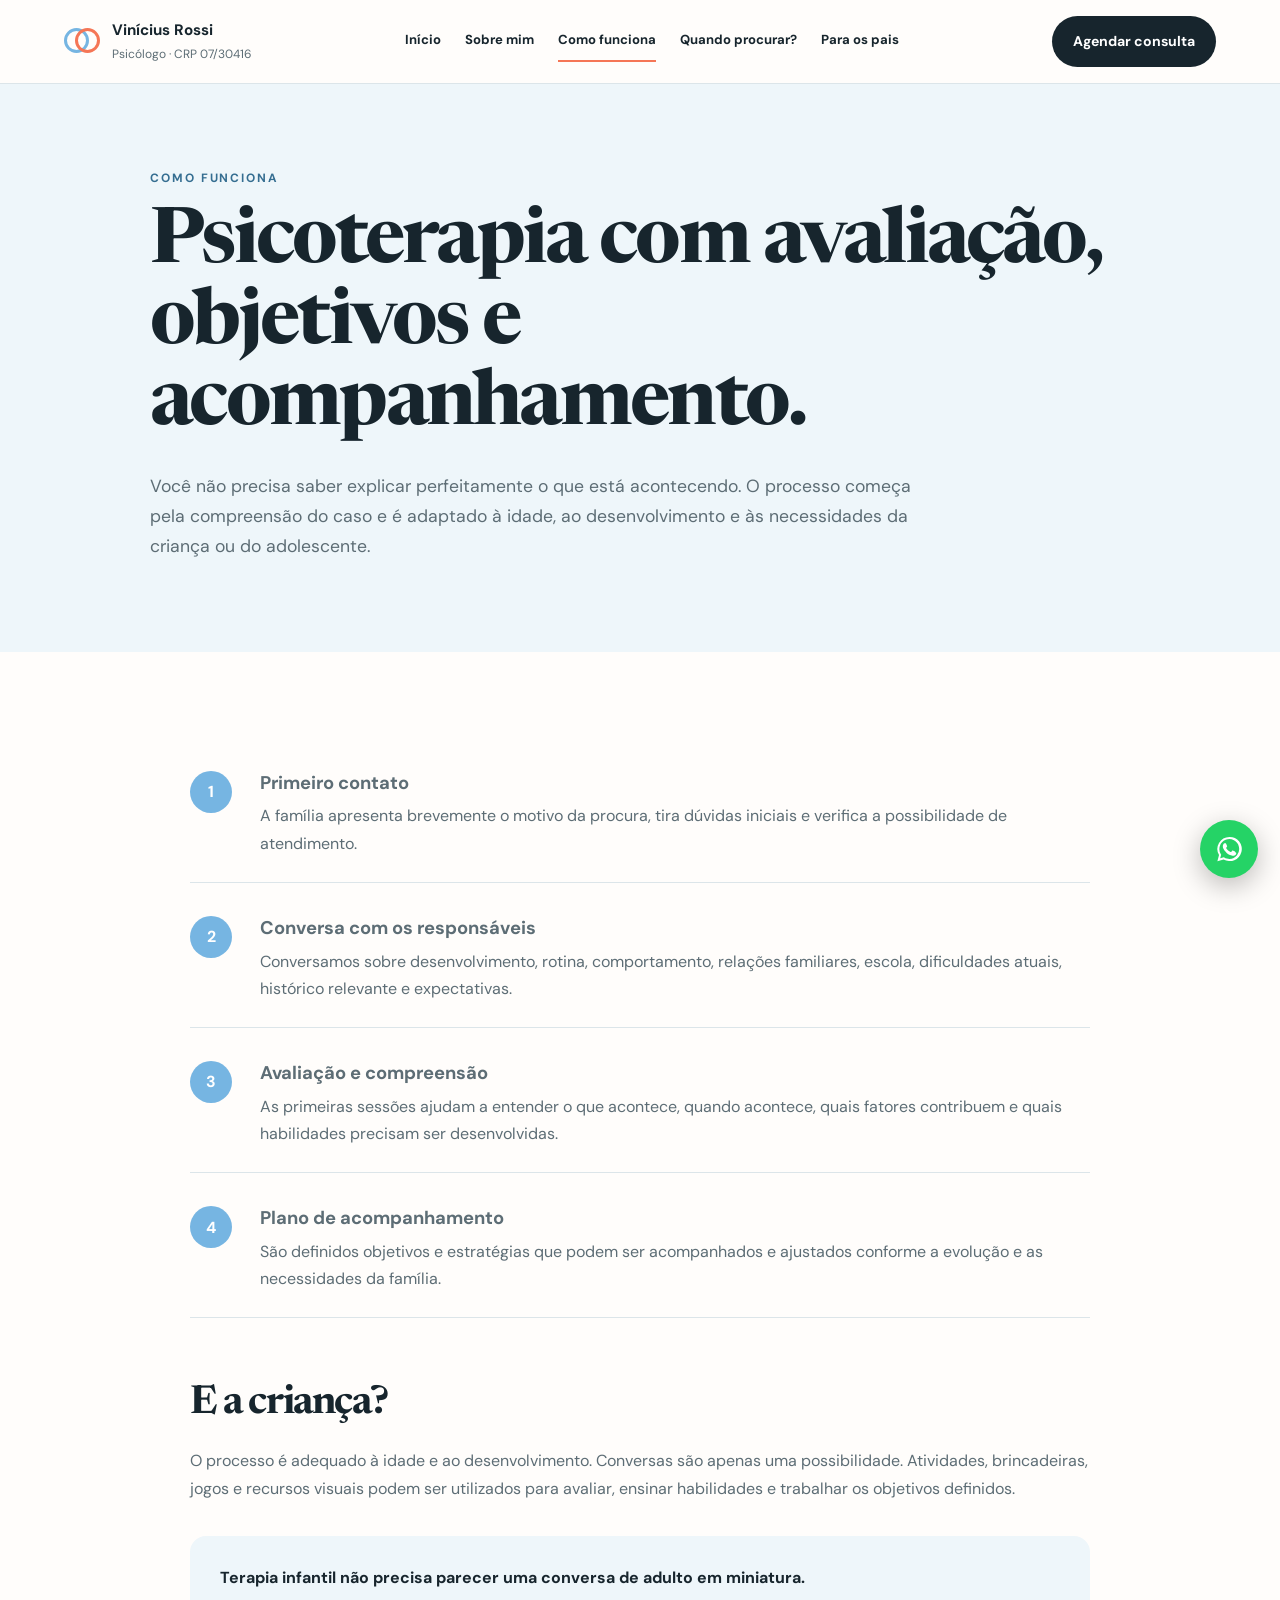
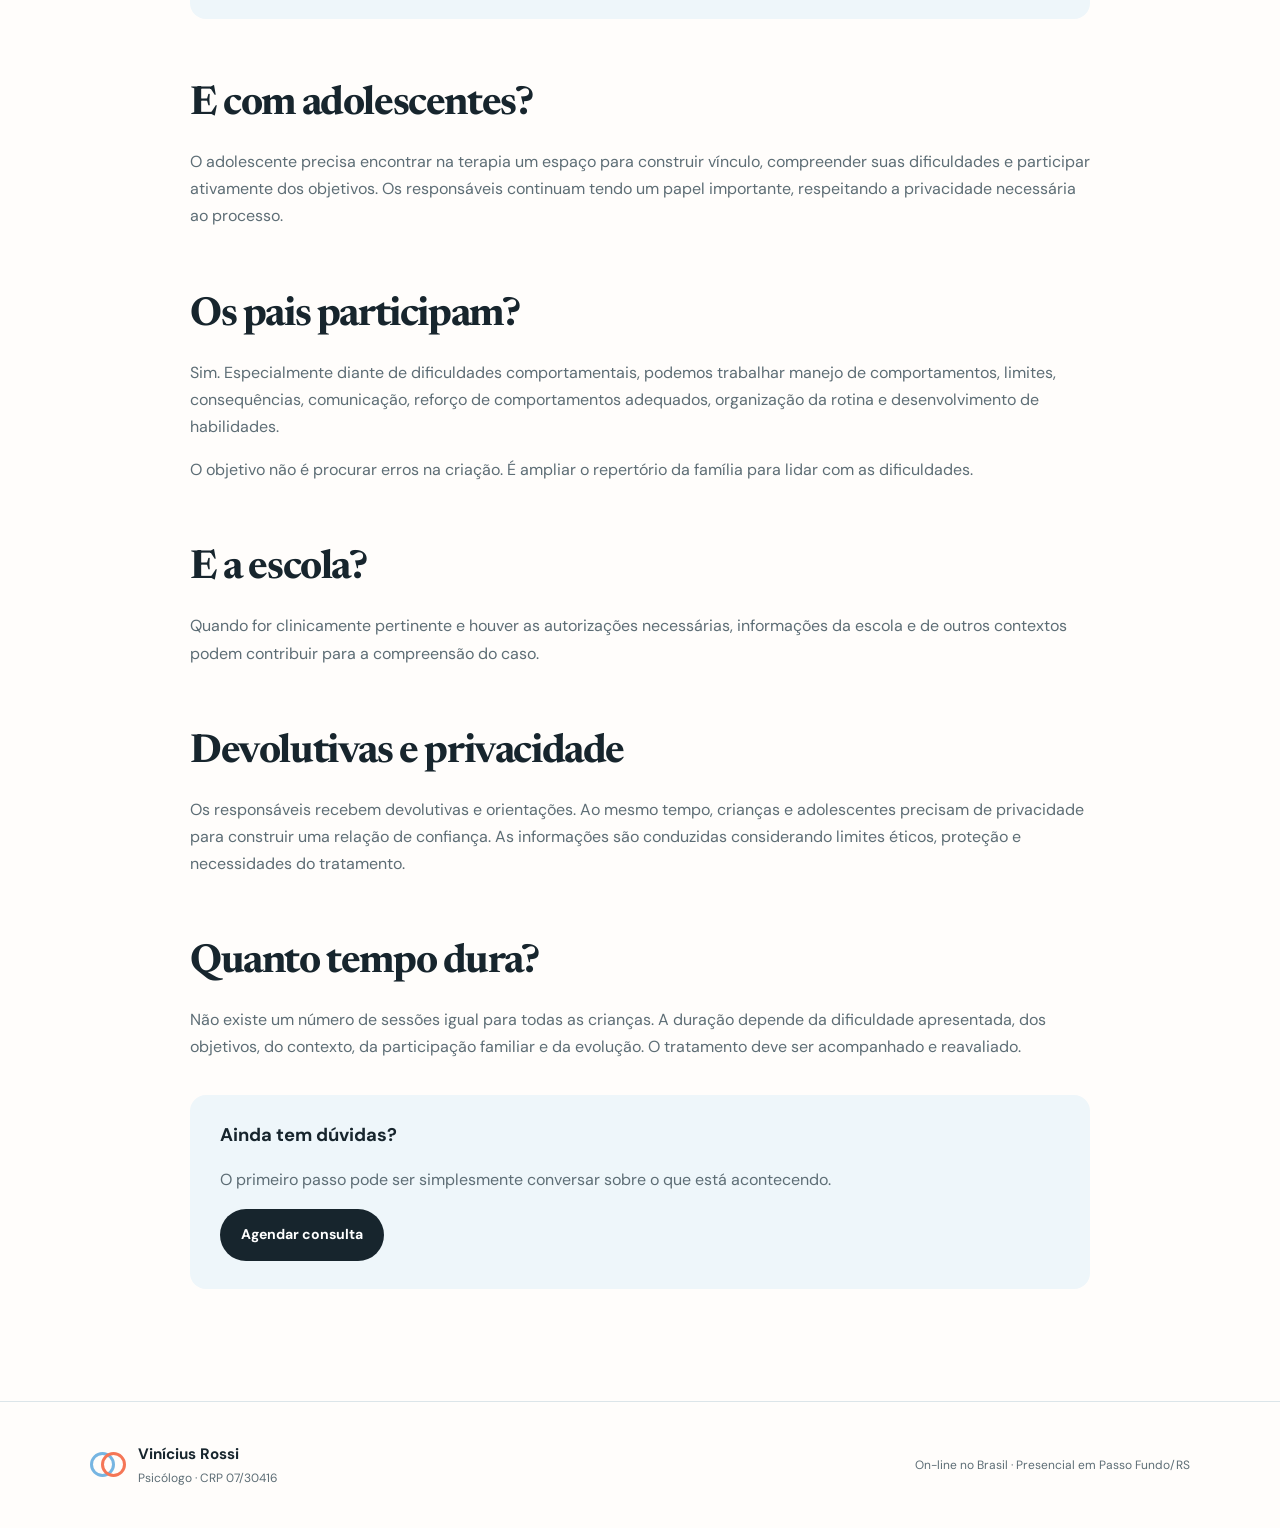
==== como-funciona.html @ b053e9e6 "Add files via upload" ====
<!doctype html><html lang="pt-BR"><head><meta charset="utf-8"><meta name="viewport" content="width=device-width,initial-scale=1"><meta name="description" content="Entenda como funciona a psicoterapia de crianças e adolescentes."><title>Como funciona | Vinícius Rossi</title><link rel="preconnect" href="https://fonts.googleapis.com"><link rel="preconnect" href="https://fonts.gstatic.com" crossorigin><link href="https://fonts.googleapis.com/css2?family=DM+Sans:wght@400;500;600;700&family=Newsreader:opsz,wght@6..72,500;6..72,600&display=swap" rel="stylesheet"><link rel="stylesheet" href="styles.css"></head><body><header class="site-header"><a class="brand" href="index.html"><span class="mark"><i></i><b></b></span><span><strong>Vinícius Rossi</strong><small>Psicólogo · CRP 07/30416</small></span></a><nav class="nav"><a href="index.html">Início</a><a href="sobre.html">Sobre mim</a><a class="active" href="como-funciona.html">Como funciona</a><a href="quando-procurar.html">Quando procurar?</a><a href="para-os-pais.html">Para os pais</a></nav><a class="btn" href="https://wa.me/5554991269758" target="_blank" rel="noopener">Agendar consulta</a></header>
<main><section class="page-hero"><div><p class="eyebrow">Como funciona</p><h1>Psicoterapia com avaliação, objetivos e acompanhamento.</h1><p>Você não precisa saber explicar perfeitamente o que está acontecendo. O processo começa pela compreensão do caso e é adaptado à idade, ao desenvolvimento e às necessidades da criança ou do adolescente.</p></div></section><article class="article"><div class="article-inner"><ol class="steps"><li><div><h3>Primeiro contato</h3><p>A família apresenta brevemente o motivo da procura, tira dúvidas iniciais e verifica a possibilidade de atendimento.</p></div></li><li><div><h3>Conversa com os responsáveis</h3><p>Conversamos sobre desenvolvimento, rotina, comportamento, relações familiares, escola, dificuldades atuais, histórico relevante e expectativas.</p></div></li><li><div><h3>Avaliação e compreensão</h3><p>As primeiras sessões ajudam a entender o que acontece, quando acontece, quais fatores contribuem e quais habilidades precisam ser desenvolvidas.</p></div></li><li><div><h3>Plano de acompanhamento</h3><p>São definidos objetivos e estratégias que podem ser acompanhados e ajustados conforme a evolução e as necessidades da família.</p></div></li></ol><h2>E a criança?</h2><p>O processo é adequado à idade e ao desenvolvimento. Conversas são apenas uma possibilidade. Atividades, brincadeiras, jogos e recursos visuais podem ser utilizados para avaliar, ensinar habilidades e trabalhar os objetivos definidos.</p><div class="content-box"><strong>Terapia infantil não precisa parecer uma conversa de adulto em miniatura.</strong></div><h2>E com adolescentes?</h2><p>O adolescente precisa encontrar na terapia um espaço para construir vínculo, compreender suas dificuldades e participar ativamente dos objetivos. Os responsáveis continuam tendo um papel importante, respeitando a privacidade necessária ao processo.</p><h2>Os pais participam?</h2><p>Sim. Especialmente diante de dificuldades comportamentais, podemos trabalhar manejo de comportamentos, limites, consequências, comunicação, reforço de comportamentos adequados, organização da rotina e desenvolvimento de habilidades.</p><p>O objetivo não é procurar erros na criação. É ampliar o repertório da família para lidar com as dificuldades.</p><h2>E a escola?</h2><p>Quando for clinicamente pertinente e houver as autorizações necessárias, informações da escola e de outros contextos podem contribuir para a compreensão do caso.</p><h2>Devolutivas e privacidade</h2><p>Os responsáveis recebem devolutivas e orientações. Ao mesmo tempo, crianças e adolescentes precisam de privacidade para construir uma relação de confiança. As informações são conduzidas considerando limites éticos, proteção e necessidades do tratamento.</p><h2>Quanto tempo dura?</h2><p>Não existe um número de sessões igual para todas as crianças. A duração depende da dificuldade apresentada, dos objetivos, do contexto, da participação familiar e da evolução. O tratamento deve ser acompanhado e reavaliado.</p><div class="content-box"><h3>Ainda tem dúvidas?</h3><p>O primeiro passo pode ser simplesmente conversar sobre o que está acontecendo.</p><a class="btn" href="https://wa.me/5554991269758" target="_blank" rel="noopener">Agendar consulta</a></div></div></article></main><footer><a class="brand" href="index.html"><span class="mark"><i></i><b></b></span><span><strong>Vinícius Rossi</strong><small>Psicólogo · CRP 07/30416</small></span></a><p>On-line no Brasil · Presencial em Passo Fundo/RS</p></footer><a class="whatsapp" href="https://wa.me/5554991269758" target="_blank" rel="noopener" aria-label="Agendar consulta pelo WhatsApp"><svg viewBox="0 0 32 32"><path d="M16 3a12.5 12.5 0 0 0-10.8 18.8L3.5 28l6.4-1.7A12.5 12.5 0 1 0 16 3Zm0 22.7c-2 0-3.8-.5-5.4-1.5l-.4-.2-3.8 1 1-3.7-.3-.4a10.2 10.2 0 1 1 8.9 4.8Zm5.6-7.6c-.3-.2-1.8-.9-2.1-1-.3-.1-.5-.2-.7.2-.2.3-.8 1-1 1.2-.2.2-.4.2-.7.1-1.9-.9-3.2-1.7-4.5-3.9-.3-.6.3-.6.9-1.7.1-.2.1-.4 0-.6l-1-2.4c-.3-.6-.5-.5-.7-.5h-.6c-.2 0-.6.1-.9.4-.3.3-1.2 1.2-1.2 2.9s1.3 3.4 1.4 3.6c.2.2 2.5 3.8 6 5.3 2.2.9 3 .9 4.1.7.7-.1 1.8-.7 2.1-1.5.3-.7.3-1.3.2-1.5-.1-.1-.3-.2-.6-.4Z"/></svg></a></body></html>
---- styles.css ----
:root{--blue:#76b5e2;--blue-dark:#356e91;--orange:#f57656;--rose:#c68d7e;--cream:#f4e0d3;--ink:#17252d;--muted:#5d6d75;--paper:#fffdfb;--soft:#eef6fa;--line:#dce5e9;--white:#fff}*{box-sizing:border-box}html{scroll-behavior:smooth}body{margin:0;background:var(--paper);color:var(--ink);font:16px/1.7 "DM Sans",sans-serif}a{color:inherit;text-decoration:none}img{display:block;width:100%;height:100%;object-fit:cover}h1,h2,h3{margin-top:0}h1,h2{font-family:"Newsreader",serif;letter-spacing:-.035em;line-height:1.05}h1{font-size:clamp(3rem,6vw,5.5rem);margin-bottom:26px}h2{font-size:clamp(2.25rem,4vw,3.8rem);margin-bottom:22px}h3{line-height:1.35}.site-header{height:84px;padding:0 clamp(22px,5vw,78px);display:flex;align-items:center;justify-content:space-between;gap:28px;background:rgba(255,253,251,.95);backdrop-filter:blur(12px);border-bottom:1px solid var(--line);position:sticky;top:0;z-index:20}.brand{display:flex;align-items:center;gap:12px;white-space:nowrap}.brand strong,.brand small{display:block}.brand strong{font-size:.95rem}.brand small{color:var(--muted);font-size:.75rem}.mark{position:relative;width:36px;height:28px}.mark i,.mark b{position:absolute;top:1px;width:25px;height:25px;border:3px solid var(--blue);border-radius:50%}.mark i{left:0}.mark b{right:0;border-color:var(--orange)}.nav{display:flex;gap:24px;font-size:.82rem;font-weight:700}.nav a{padding:8px 0;border-bottom:2px solid transparent}.nav a:hover,.nav a.active{border-color:var(--orange)}.btn{display:inline-flex;justify-content:center;align-items:center;padding:14px 21px;background:var(--ink);color:#fff;border-radius:999px;font-weight:700;font-size:.88rem;transition:.2s}.btn:hover{transform:translateY(-2px)}.btn.secondary{background:transparent;color:var(--ink);border:1px solid var(--ink)}.btn.light{background:var(--cream);color:var(--ink)}.eyebrow{text-transform:uppercase;letter-spacing:.16em;font-size:.75rem;font-weight:700;color:var(--blue-dark);margin:0 0 16px}.hero{max-width:1440px;margin:auto;padding:72px clamp(22px,7vw,108px) 92px;display:grid;grid-template-columns:1.1fr .9fr;gap:8vw;align-items:center}.hero-copy .lead{max-width:680px;font-size:1.1rem;color:var(--muted);margin-bottom:30px}.actions{display:flex;flex-wrap:wrap;gap:14px}.location{margin-top:30px;font-size:.88rem;color:var(--muted);font-weight:600}.portrait-wrap{position:relative;padding:22px}.portrait{aspect-ratio:1;border-radius:50%;overflow:hidden;max-width:470px;margin:auto;box-shadow:0 25px 70px rgba(26,56,72,.16)}.portrait-wrap:after{content:"";position:absolute;width:82px;height:82px;border:18px solid var(--blue);border-radius:50%;right:0;bottom:12%;z-index:-1}.intro-strip{background:var(--ink);color:#fff;padding:54px clamp(22px,7vw,108px)}.intro-strip>div{max-width:1180px;margin:auto;display:grid;grid-template-columns:.65fr 1.35fr;gap:8vw}.intro-strip p{margin:0;color:#cbd5da}.intro-strip strong{color:#fff}.section{padding:96px clamp(22px,7vw,108px)}.section-inner{max-width:1180px;margin:auto}.section-head{max-width:800px;margin-bottom:48px}.section-head p:last-child{color:var(--muted)}.path-grid{display:grid;grid-template-columns:repeat(3,1fr);gap:18px}.path-card{min-height:250px;padding:28px;border:1px solid var(--line);border-radius:18px;background:#fff;display:flex;flex-direction:column}.path-card span{font:1.4rem "Newsreader";color:var(--orange)}.path-card h3{margin:40px 0 10px}.path-card p{color:var(--muted);font-size:.92rem;flex:1}.path-card a{font-weight:700;color:var(--blue-dark)}.demands{background:var(--soft)}.demand-grid{display:grid;grid-template-columns:repeat(2,1fr);gap:0 50px;list-style:none;padding:0}.demand-grid li{padding:16px 0;border-bottom:1px solid #cfdee4}.demand-grid li:before{content:"";display:inline-block;width:8px;height:8px;border-radius:50%;background:var(--orange);margin-right:12px}.feature{max-width:1180px;margin:auto;display:grid;grid-template-columns:.85fr 1.15fr;gap:8vw;align-items:center}.feature-image{height:560px;border-radius:22px;overflow:hidden}.feature p{color:var(--muted)}.quote{padding:30px;border-left:4px solid var(--orange);background:#fff;margin-top:28px}.contact-band{margin:24px clamp(18px,4vw,58px);padding:72px clamp(24px,6vw,82px);border-radius:26px;background:var(--ink);color:#fff;display:grid;grid-template-columns:1.3fr .7fr;gap:7vw;align-items:center}.contact-band p{color:#cbd5da}.contact-actions{display:flex;flex-direction:column;align-items:flex-start;gap:18px}.contact-actions a:last-child{border-bottom:1px solid #7d8a90;font-weight:600}.page-hero{padding:84px clamp(22px,7vw,108px) 72px;background:var(--soft)}.page-hero>div{max-width:980px;margin:auto}.page-hero p:last-child{font-size:1.1rem;color:var(--muted);max-width:770px}.article{padding:78px clamp(22px,7vw,108px)}.article-inner{max-width:900px;margin:auto}.article h2{font-size:2.5rem;margin-top:65px}.article h3{font-size:1.15rem;margin-top:34px}.article p,.article li{color:var(--muted)}.article ul{padding-left:20px}.article li{margin:8px 0}.content-box{padding:28px 30px;background:var(--soft);border-radius:16px;margin:34px 0}.content-box h3{margin-top:0;color:var(--ink)}.question-list{display:grid;grid-template-columns:1fr 1fr;gap:12px;margin:28px 0}.question-list p{margin:0;background:#fff;border:1px solid var(--line);border-radius:12px;padding:15px;color:var(--ink)}.steps{counter-reset:item;list-style:none;padding:0}.steps li{counter-increment:item;display:grid;grid-template-columns:52px 1fr;gap:18px;padding:25px 0;border-bottom:1px solid var(--line)}.steps li:before{content:counter(item);width:42px;height:42px;border-radius:50%;display:grid;place-items:center;background:var(--blue);color:#fff;font-weight:700}.steps h3{margin:0 0 7px}.steps p{margin:0}.profile-page{max-width:1100px;margin:auto;padding:84px clamp(22px,5vw,70px);display:grid;grid-template-columns:380px 1fr;gap:8vw;align-items:start}.profile-photo{aspect-ratio:1;border-radius:50%;overflow:hidden;position:sticky;top:120px}.credentials{list-style:none;padding:0}.credentials li{padding:16px 0;border-bottom:1px solid var(--line)}.credentials strong{display:block;color:var(--ink)}.note{font-size:.9rem;color:var(--muted)}footer{padding:40px clamp(22px,7vw,108px);display:flex;justify-content:space-between;align-items:center;border-top:1px solid var(--line)}footer p{font-size:.75rem;color:var(--muted)}.whatsapp{position:fixed;right:22px;bottom:22px;width:58px;height:58px;border-radius:50%;background:#25d366;display:grid;place-items:center;z-index:30;box-shadow:0 8px 28px #0004}.whatsapp svg{width:31px;fill:#fff}.mobile-toggle{display:none}
@media(max-width:980px){.nav{display:none}.hero{grid-template-columns:1fr}.portrait{max-width:400px}.intro-strip>div,.feature,.contact-band,.profile-page{grid-template-columns:1fr}.path-grid{grid-template-columns:1fr 1fr}.feature-image{height:420px}.profile-photo{max-width:380px;position:static}.contact-actions{margin-top:10px}}
@media(max-width:620px){.site-header{height:74px}.site-header>.btn{display:none}.hero{padding:52px 22px 70px}.hero h1{font-size:3.1rem}.intro-strip{padding:45px 22px}.intro-strip>div{grid-template-columns:1fr;gap:18px}.section{padding:72px 22px}.path-grid,.demand-grid,.question-list{grid-template-columns:1fr}.feature-image{height:370px}.contact-band{margin:12px;padding:52px 24px}.contact-band h2{font-size:2.7rem}.page-hero{padding:65px 22px 55px}.article{padding:58px 22px}.article h2{font-size:2.15rem;margin-top:50px}.profile-page{padding:60px 22px}.profile-photo{max-width:300px;margin:auto}footer{align-items:flex-start;gap:24px;flex-direction:column}.whatsapp{right:16px;bottom:16px}}
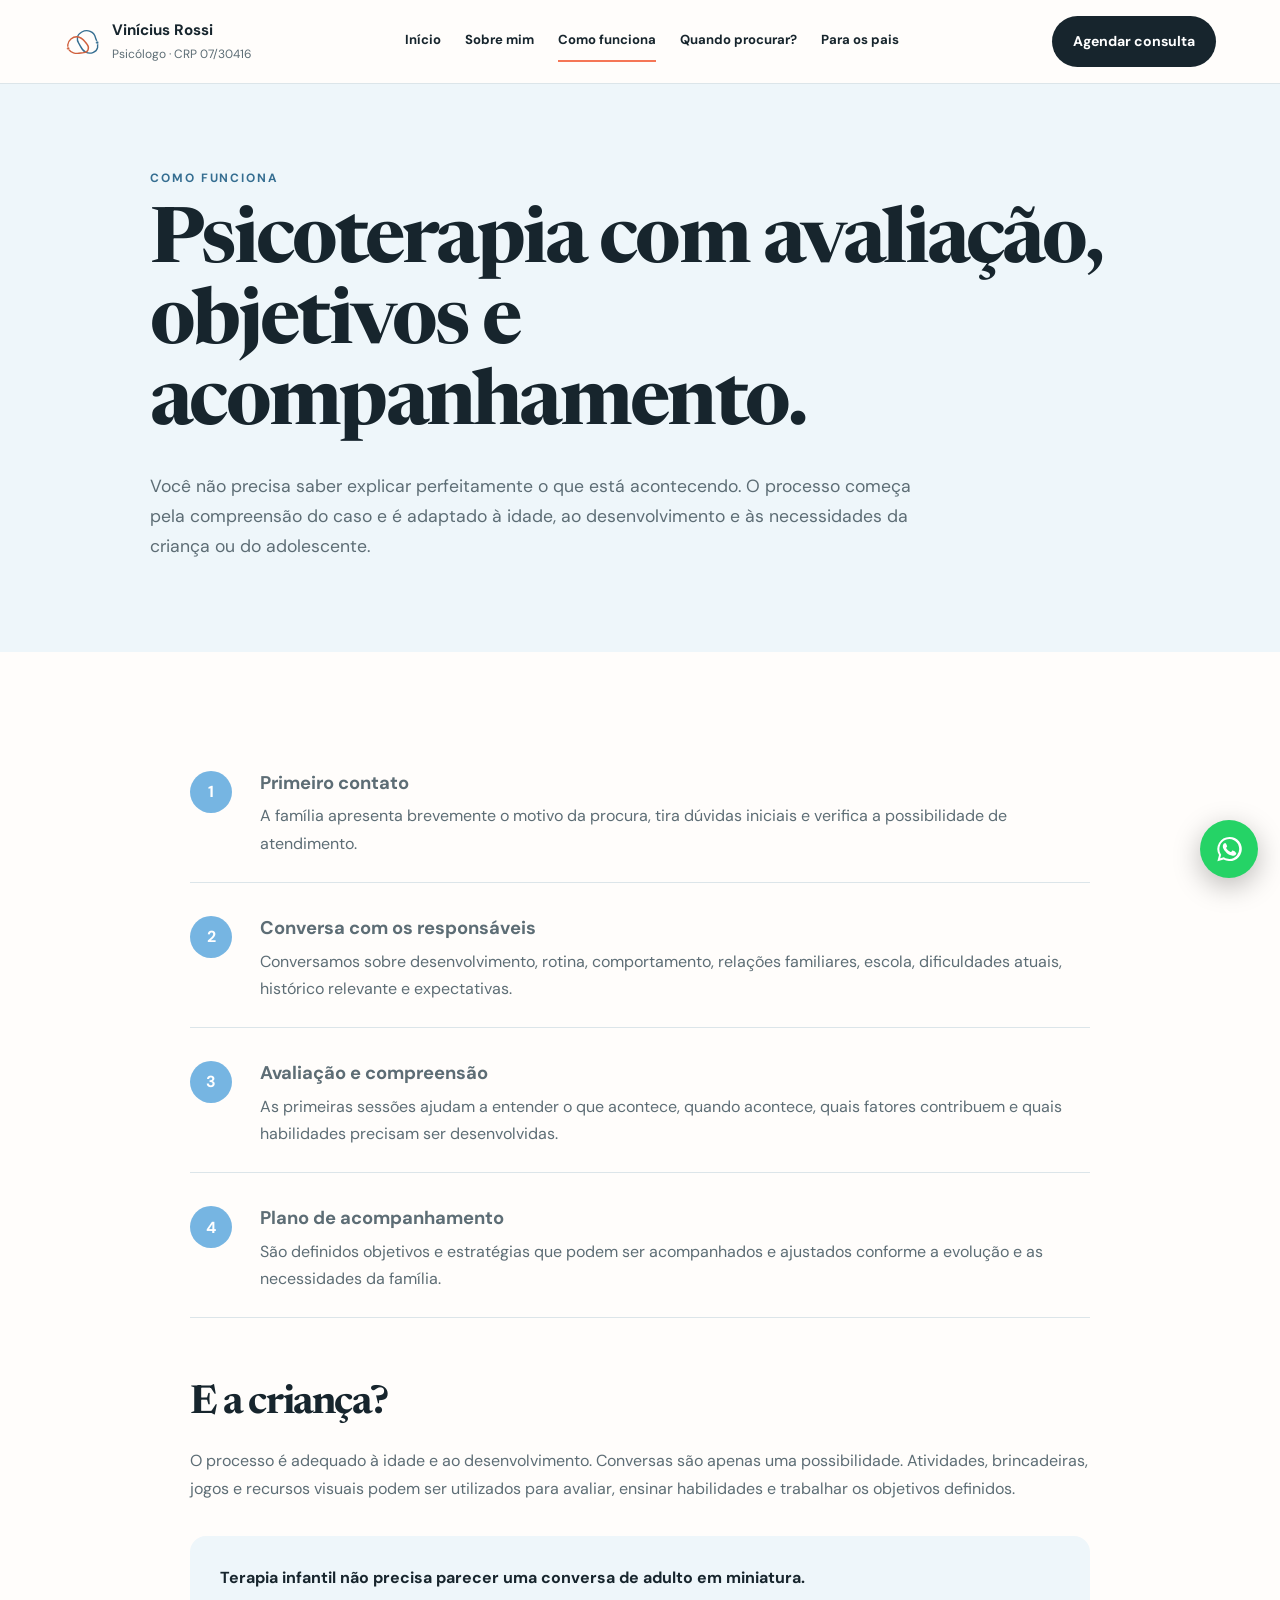
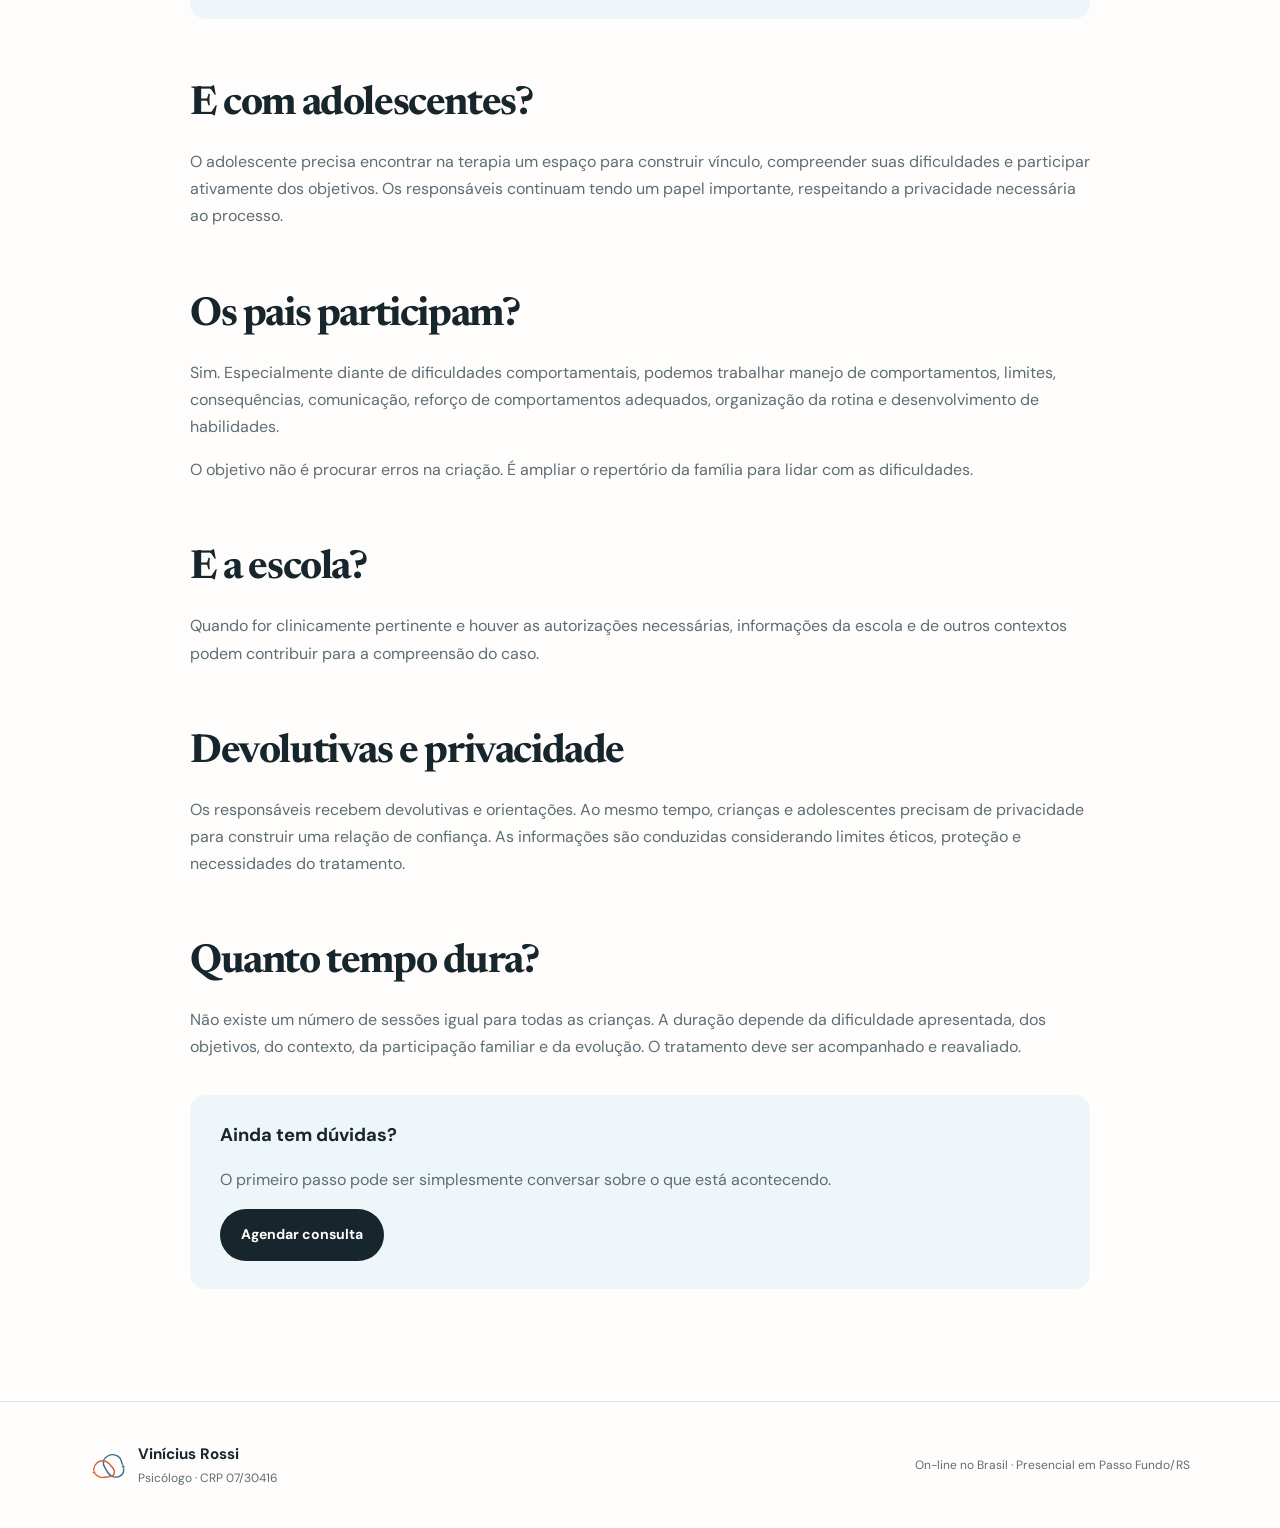
==== commit 50d95a91: "Atualiza logo e ícone do site" ====
--- a/como-funciona.html
+++ b/como-funciona.html
@@ -1,2 +1,2 @@
-<!doctype html><html lang="pt-BR"><head><meta charset="utf-8"><meta name="viewport" content="width=device-width,initial-scale=1"><meta name="description" content="Entenda como funciona a psicoterapia de crianças e adolescentes."><title>Como funciona | Vinícius Rossi</title><link rel="preconnect" href="https://fonts.googleapis.com"><link rel="preconnect" href="https://fonts.gstatic.com" crossorigin><link href="https://fonts.googleapis.com/css2?family=DM+Sans:wght@400;500;600;700&family=Newsreader:opsz,wght@6..72,500;6..72,600&display=swap" rel="stylesheet"><link rel="stylesheet" href="styles.css"></head><body><header class="site-header"><a class="brand" href="index.html"><span class="mark"><i></i><b></b></span><span><strong>Vinícius Rossi</strong><small>Psicólogo · CRP 07/30416</small></span></a><nav class="nav"><a href="index.html">Início</a><a href="sobre.html">Sobre mim</a><a class="active" href="como-funciona.html">Como funciona</a><a href="quando-procurar.html">Quando procurar?</a><a href="para-os-pais.html">Para os pais</a></nav><a class="btn" href="https://wa.me/5554991269758" target="_blank" rel="noopener">Agendar consulta</a></header>
-<main><section class="page-hero"><div><p class="eyebrow">Como funciona</p><h1>Psicoterapia com avaliação, objetivos e acompanhamento.</h1><p>Você não precisa saber explicar perfeitamente o que está acontecendo. O processo começa pela compreensão do caso e é adaptado à idade, ao desenvolvimento e às necessidades da criança ou do adolescente.</p></div></section><article class="article"><div class="article-inner"><ol class="steps"><li><div><h3>Primeiro contato</h3><p>A família apresenta brevemente o motivo da procura, tira dúvidas iniciais e verifica a possibilidade de atendimento.</p></div></li><li><div><h3>Conversa com os responsáveis</h3><p>Conversamos sobre desenvolvimento, rotina, comportamento, relações familiares, escola, dificuldades atuais, histórico relevante e expectativas.</p></div></li><li><div><h3>Avaliação e compreensão</h3><p>As primeiras sessões ajudam a entender o que acontece, quando acontece, quais fatores contribuem e quais habilidades precisam ser desenvolvidas.</p></div></li><li><div><h3>Plano de acompanhamento</h3><p>São definidos objetivos e estratégias que podem ser acompanhados e ajustados conforme a evolução e as necessidades da família.</p></div></li></ol><h2>E a criança?</h2><p>O processo é adequado à idade e ao desenvolvimento. Conversas são apenas uma possibilidade. Atividades, brincadeiras, jogos e recursos visuais podem ser utilizados para avaliar, ensinar habilidades e trabalhar os objetivos definidos.</p><div class="content-box"><strong>Terapia infantil não precisa parecer uma conversa de adulto em miniatura.</strong></div><h2>E com adolescentes?</h2><p>O adolescente precisa encontrar na terapia um espaço para construir vínculo, compreender suas dificuldades e participar ativamente dos objetivos. Os responsáveis continuam tendo um papel importante, respeitando a privacidade necessária ao processo.</p><h2>Os pais participam?</h2><p>Sim. Especialmente diante de dificuldades comportamentais, podemos trabalhar manejo de comportamentos, limites, consequências, comunicação, reforço de comportamentos adequados, organização da rotina e desenvolvimento de habilidades.</p><p>O objetivo não é procurar erros na criação. É ampliar o repertório da família para lidar com as dificuldades.</p><h2>E a escola?</h2><p>Quando for clinicamente pertinente e houver as autorizações necessárias, informações da escola e de outros contextos podem contribuir para a compreensão do caso.</p><h2>Devolutivas e privacidade</h2><p>Os responsáveis recebem devolutivas e orientações. Ao mesmo tempo, crianças e adolescentes precisam de privacidade para construir uma relação de confiança. As informações são conduzidas considerando limites éticos, proteção e necessidades do tratamento.</p><h2>Quanto tempo dura?</h2><p>Não existe um número de sessões igual para todas as crianças. A duração depende da dificuldade apresentada, dos objetivos, do contexto, da participação familiar e da evolução. O tratamento deve ser acompanhado e reavaliado.</p><div class="content-box"><h3>Ainda tem dúvidas?</h3><p>O primeiro passo pode ser simplesmente conversar sobre o que está acontecendo.</p><a class="btn" href="https://wa.me/5554991269758" target="_blank" rel="noopener">Agendar consulta</a></div></div></article></main><footer><a class="brand" href="index.html"><span class="mark"><i></i><b></b></span><span><strong>Vinícius Rossi</strong><small>Psicólogo · CRP 07/30416</small></span></a><p>On-line no Brasil · Presencial em Passo Fundo/RS</p></footer><a class="whatsapp" href="https://wa.me/5554991269758" target="_blank" rel="noopener" aria-label="Agendar consulta pelo WhatsApp"><svg viewBox="0 0 32 32"><path d="M16 3a12.5 12.5 0 0 0-10.8 18.8L3.5 28l6.4-1.7A12.5 12.5 0 1 0 16 3Zm0 22.7c-2 0-3.8-.5-5.4-1.5l-.4-.2-3.8 1 1-3.7-.3-.4a10.2 10.2 0 1 1 8.9 4.8Zm5.6-7.6c-.3-.2-1.8-.9-2.1-1-.3-.1-.5-.2-.7.2-.2.3-.8 1-1 1.2-.2.2-.4.2-.7.1-1.9-.9-3.2-1.7-4.5-3.9-.3-.6.3-.6.9-1.7.1-.2.1-.4 0-.6l-1-2.4c-.3-.6-.5-.5-.7-.5h-.6c-.2 0-.6.1-.9.4-.3.3-1.2 1.2-1.2 2.9s1.3 3.4 1.4 3.6c.2.2 2.5 3.8 6 5.3 2.2.9 3 .9 4.1.7.7-.1 1.8-.7 2.1-1.5.3-.7.3-1.3.2-1.5-.1-.1-.3-.2-.6-.4Z"/></svg></a></body></html>
+<!doctype html><html lang="pt-BR"><head><meta charset="utf-8"><meta name="viewport" content="width=device-width,initial-scale=1"><meta name="description" content="Entenda como funciona a psicoterapia de crianças e adolescentes."><title>Como funciona | Vinícius Rossi</title><link rel="preconnect" href="https://fonts.googleapis.com"><link rel="preconnect" href="https://fonts.gstatic.com" crossorigin><link href="https://fonts.googleapis.com/css2?family=DM+Sans:wght@400;500;600;700&family=Newsreader:opsz,wght@6..72,500;6..72,600&display=swap" rel="stylesheet"><link rel="icon" type="image/svg+xml" href="logo-vinicius.svg"><link rel="stylesheet" href="styles.css"></head><body><header class="site-header"><a class="brand" href="index.html"><span class="mark"><img src="logo-vinicius.svg" alt=""></span><span><strong>Vinícius Rossi</strong><small>Psicólogo · CRP 07/30416</small></span></a><nav class="nav"><a href="index.html">Início</a><a href="sobre.html">Sobre mim</a><a class="active" href="como-funciona.html">Como funciona</a><a href="quando-procurar.html">Quando procurar?</a><a href="para-os-pais.html">Para os pais</a></nav><a class="btn" href="https://wa.me/5554991269758" target="_blank" rel="noopener">Agendar consulta</a></header>
+<main><section class="page-hero"><div><p class="eyebrow">Como funciona</p><h1>Psicoterapia com avaliação, objetivos e acompanhamento.</h1><p>Você não precisa saber explicar perfeitamente o que está acontecendo. O processo começa pela compreensão do caso e é adaptado à idade, ao desenvolvimento e às necessidades da criança ou do adolescente.</p></div></section><article class="article"><div class="article-inner"><ol class="steps"><li><div><h3>Primeiro contato</h3><p>A família apresenta brevemente o motivo da procura, tira dúvidas iniciais e verifica a possibilidade de atendimento.</p></div></li><li><div><h3>Conversa com os responsáveis</h3><p>Conversamos sobre desenvolvimento, rotina, comportamento, relações familiares, escola, dificuldades atuais, histórico relevante e expectativas.</p></div></li><li><div><h3>Avaliação e compreensão</h3><p>As primeiras sessões ajudam a entender o que acontece, quando acontece, quais fatores contribuem e quais habilidades precisam ser desenvolvidas.</p></div></li><li><div><h3>Plano de acompanhamento</h3><p>São definidos objetivos e estratégias que podem ser acompanhados e ajustados conforme a evolução e as necessidades da família.</p></div></li></ol><h2>E a criança?</h2><p>O processo é adequado à idade e ao desenvolvimento. Conversas são apenas uma possibilidade. Atividades, brincadeiras, jogos e recursos visuais podem ser utilizados para avaliar, ensinar habilidades e trabalhar os objetivos definidos.</p><div class="content-box"><strong>Terapia infantil não precisa parecer uma conversa de adulto em miniatura.</strong></div><h2>E com adolescentes?</h2><p>O adolescente precisa encontrar na terapia um espaço para construir vínculo, compreender suas dificuldades e participar ativamente dos objetivos. Os responsáveis continuam tendo um papel importante, respeitando a privacidade necessária ao processo.</p><h2>Os pais participam?</h2><p>Sim. Especialmente diante de dificuldades comportamentais, podemos trabalhar manejo de comportamentos, limites, consequências, comunicação, reforço de comportamentos adequados, organização da rotina e desenvolvimento de habilidades.</p><p>O objetivo não é procurar erros na criação. É ampliar o repertório da família para lidar com as dificuldades.</p><h2>E a escola?</h2><p>Quando for clinicamente pertinente e houver as autorizações necessárias, informações da escola e de outros contextos podem contribuir para a compreensão do caso.</p><h2>Devolutivas e privacidade</h2><p>Os responsáveis recebem devolutivas e orientações. Ao mesmo tempo, crianças e adolescentes precisam de privacidade para construir uma relação de confiança. As informações são conduzidas considerando limites éticos, proteção e necessidades do tratamento.</p><h2>Quanto tempo dura?</h2><p>Não existe um número de sessões igual para todas as crianças. A duração depende da dificuldade apresentada, dos objetivos, do contexto, da participação familiar e da evolução. O tratamento deve ser acompanhado e reavaliado.</p><div class="content-box"><h3>Ainda tem dúvidas?</h3><p>O primeiro passo pode ser simplesmente conversar sobre o que está acontecendo.</p><a class="btn" href="https://wa.me/5554991269758" target="_blank" rel="noopener">Agendar consulta</a></div></div></article></main><footer><a class="brand" href="index.html"><span class="mark"><img src="logo-vinicius.svg" alt=""></span><span><strong>Vinícius Rossi</strong><small>Psicólogo · CRP 07/30416</small></span></a><p>On-line no Brasil · Presencial em Passo Fundo/RS</p></footer><a class="whatsapp" href="https://wa.me/5554991269758" target="_blank" rel="noopener" aria-label="Agendar consulta pelo WhatsApp"><svg viewBox="0 0 32 32"><path d="M16 3a12.5 12.5 0 0 0-10.8 18.8L3.5 28l6.4-1.7A12.5 12.5 0 1 0 16 3Zm0 22.7c-2 0-3.8-.5-5.4-1.5l-.4-.2-3.8 1 1-3.7-.3-.4a10.2 10.2 0 1 1 8.9 4.8Zm5.6-7.6c-.3-.2-1.8-.9-2.1-1-.3-.1-.5-.2-.7.2-.2.3-.8 1-1 1.2-.2.2-.4.2-.7.1-1.9-.9-3.2-1.7-4.5-3.9-.3-.6.3-.6.9-1.7.1-.2.1-.4 0-.6l-1-2.4c-.3-.6-.5-.5-.7-.5h-.6c-.2 0-.6.1-.9.4-.3.3-1.2 1.2-1.2 2.9s1.3 3.4 1.4 3.6c.2.2 2.5 3.8 6 5.3 2.2.9 3 .9 4.1.7.7-.1 1.8-.7 2.1-1.5.3-.7.3-1.3.2-1.5-.1-.1-.3-.2-.6-.4Z"/></svg></a></body></html>
